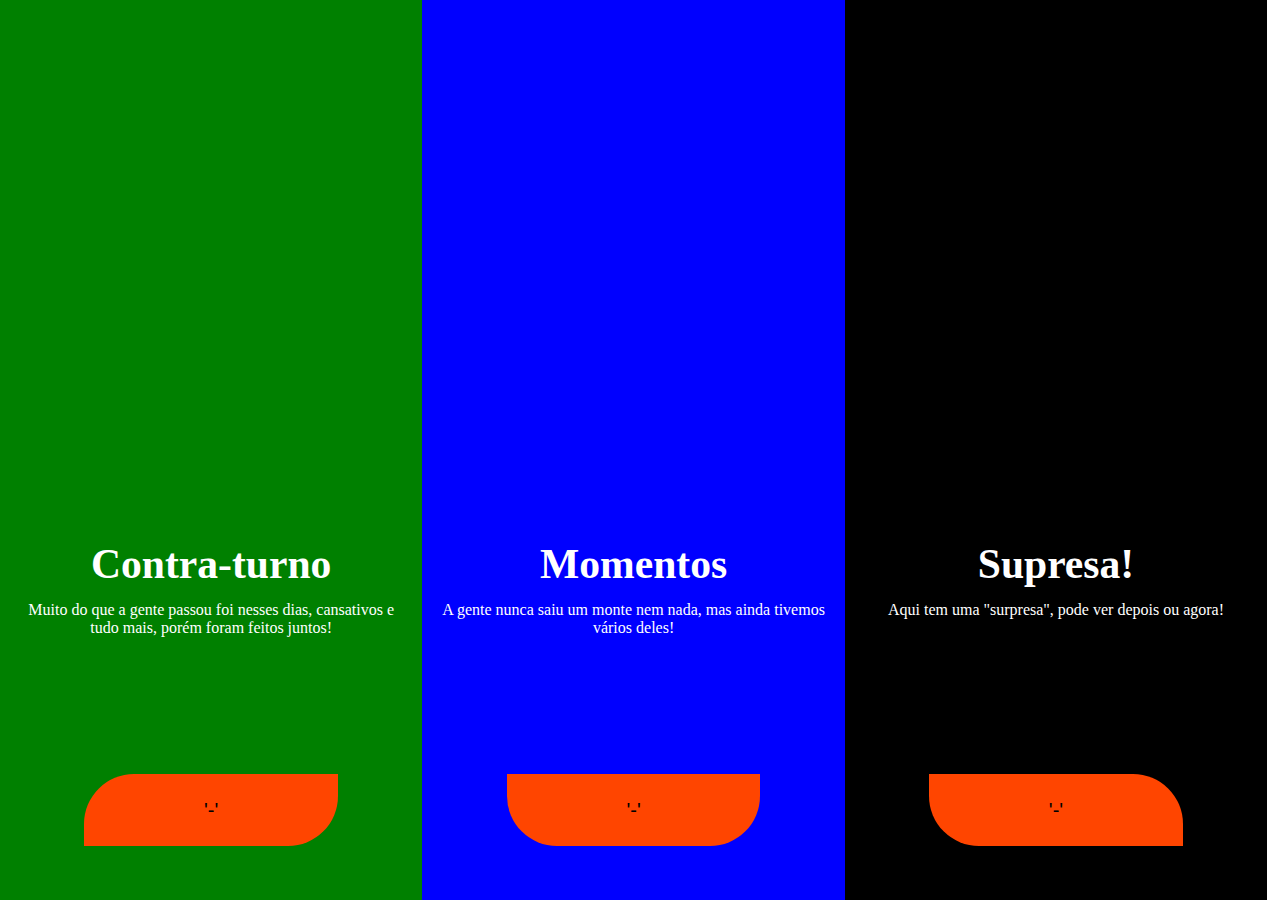
==== presente-julia/index.html @ 1bd91008 "Add files via upload" ====
<!DOCTYPE html>
<html lang="PT-BR">
<head>
    <meta charset="UTF-8">
    <meta name="viewport" content="width=device-width, initial-scale=1.0">
    <title>Centro</title>
    <link rel="stylesheet" href="visual/style.css">
</head>
<body>
    <section id="contra-turno">        
        <div class="imagem-cat">

        </div>
        <div class="txt-div">
            <h2>Contra-turno</h2>
            <p>Muito do que a gente passou foi nesses dias, cansativos e tudo mais, porém foram feitos juntos!</p>
        </div>
        <div class="button-div">
            <button id="but-um">'-'</button>
        </div>
    </section>
    <section id="momentos">        
        <div class="imagem-cat">
          
        </div>
        <div class="txt-div">
            <h2>Momentos</h2>
            <p>A gente nunca saiu um monte nem nada, mas ainda tivemos vários deles!</p>
        </div>
        <div class="button-div">
            <button id="but-dois">'-'</button>
        </div>
    </section>
    <section id="txt-sec">        
        <div class="imagem-cat">

        </div>
        <div class="txt-div">
            <h2>Supresa!</h2>
            <p>Aqui tem uma "surpresa", pode ver depois ou agora!</p>
        </div>
        <div class="button-div">
            <button id="but-tres">'-'</button>
        </div>
    </section>
</body>
</html>
---- presente-julia/visual/style.css ----
*{
    padding: 0%;
    margin: 0%;
}

html{
    height: 100%;
}

body{
    display: flex;
    flex-direction: row;
    height: 100%;
}   

#contra-turno{
    background-color: green;
    height: 100%;
    width: 33%;
}

#momentos{
    background-color: blue;
    height: 100%;
    width: 33%;
}

#txt-sec{
    background-color: black;
    height: 100%;
    width: 33%;
}

.imagem-cat{
    height: 60%;
}

h2{
    font-size: clamp(1em, 1em + 2vw, 5em);
}  

p{
    font-size: clamp(0.5em, 1em + 0.5vw, 1em);
    padding: 3%;
}

.txt-div{
    height: 20%;
    color: white;
    text-align: center;
}

.button-div{
    display: flex;
    justify-content: center;
    align-items: center;
    height: 20%;
}

button{
    height: 40%;
    width: 60%;
    color: black;
    font-size: 20px;
    background-color: orangered;
    border-style: none;
}


#but-um{
    border-radius: 50px 0 50px 0;
}

#but-dois{
    border-radius: 0px 0px 50px 50px;
}

#but-tres{
    border-radius: 0px 50px 0px 50px;
}
/*-------------------------------hover-----------------------------*/

@keyframes button{
    from{
        height: 40%;
        width: 60%;
        color: black;
        font-size: 20px;
        background-color: orangered;
        border-style: none;     
        transition: 1s;
    }
    to{
        background-color: blueviolet;
        color: white;
        height: 60%;
        width: 80%;
        font-size: 40px;
        transition: 1s;
    }
}

button{
    height: 40%;
    width: 60%;
    color: black;
    font-size: 20px;
    background-color: orangered;
    border-style: none;     
    transition: 1s;
}

button:hover{
    background-color: blueviolet;
    color: white;
    height: 60%;
    width: 80%;
    font-size: 40px;
    transition: 1s;
}

#but-um:hover{
    border-radius: 20px 50px 20px 50px;
    transition: 1s;
}

#but-dois:hover{
    border-radius: 60px 200px 20px 60px;
    transition: 1s;
}

#but-tres:hover{
    border-radius: 200px 60px 80px 12px;
    transition: 1s;
}

h2:hover{
    font-size: clamp(1em, 1em + 3vw, 5em);
    color: yellow;
    transition: 0.5s;
}
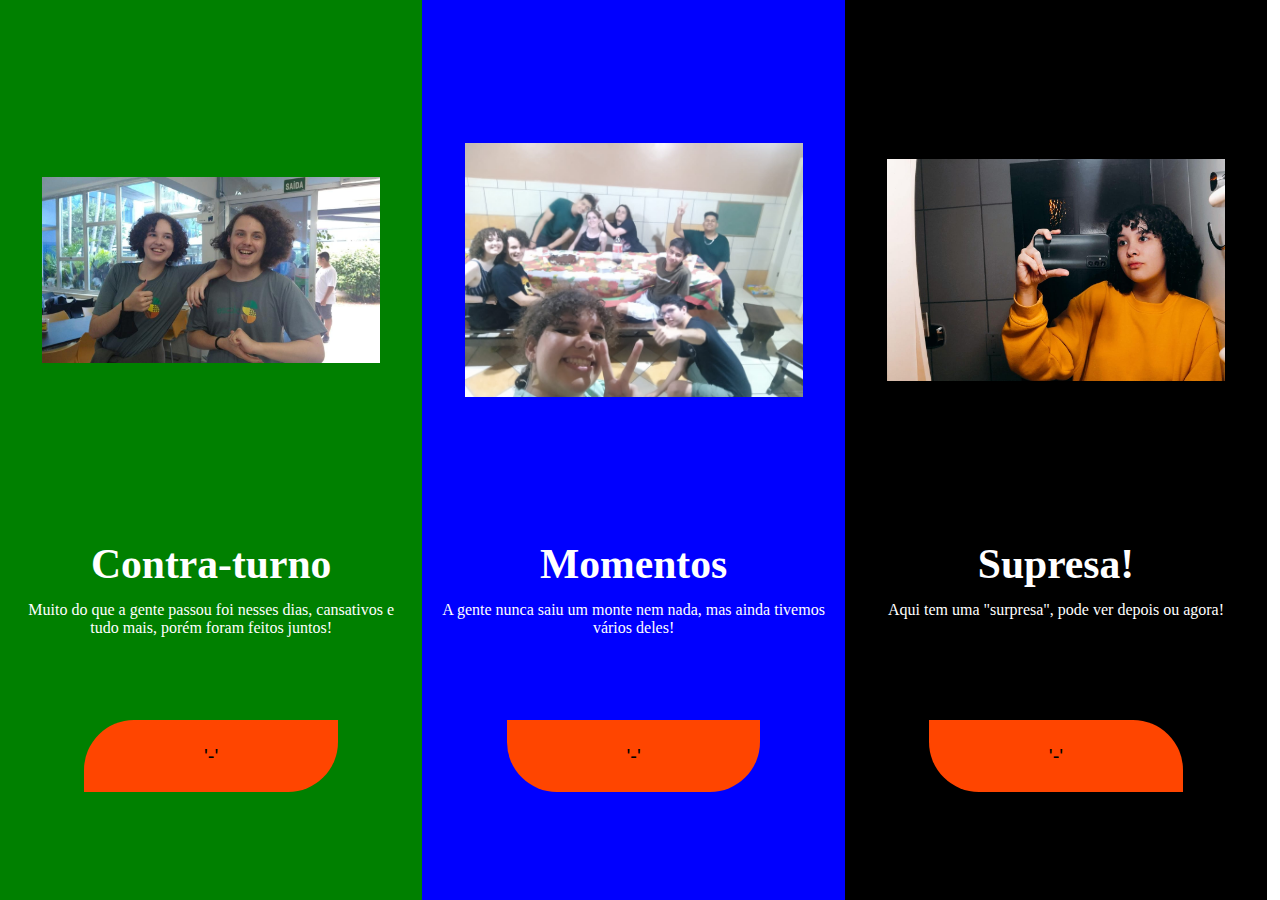
==== commit c1795638: "first touch, intro (finished), index (major content and css)" ====
--- a/presente-julia/index.html
+++ b/presente-julia/index.html
@@ -9,38 +9,38 @@
 <body>
     <section id="contra-turno">        
         <div class="imagem-cat">
-
+            <img src="visual/imagens/fotos/nos.jpeg" alt="" class="img-branco">
         </div>
         <div class="txt-div">
             <h2>Contra-turno</h2>
             <p>Muito do que a gente passou foi nesses dias, cansativos e tudo mais, porém foram feitos juntos!</p>
         </div>
         <div class="button-div">
-            <button id="but-um">'-'</button>
+            <a href=""><button id="but-um">'-'</button></a>
         </div>
     </section>
     <section id="momentos">        
         <div class="imagem-cat">
-          
+          <img src="visual/imagens/fotos/galere-total.jpeg" alt="" class="img-branco">
         </div>
         <div class="txt-div">
             <h2>Momentos</h2>
             <p>A gente nunca saiu um monte nem nada, mas ainda tivemos vários deles!</p>
         </div>
         <div class="button-div">
-            <button id="but-dois">'-'</button>
+            <a href="momentos.html"><button id="but-dois">'-'</button></a>
         </div>
     </section>
     <section id="txt-sec">        
         <div class="imagem-cat">
-
+            <img src="visual/imagens/fotos/foto-ela-chique-no-espelho.jpeg" alt="" class="img-branco"> 
         </div>
         <div class="txt-div">
             <h2>Supresa!</h2>
             <p>Aqui tem uma "surpresa", pode ver depois ou agora!</p>
         </div>
         <div class="button-div">
-            <button id="but-tres">'-'</button>
+            <a href="txt.html"><button id="but-tres">'-'</button></a>
         </div>
     </section>
 </body>
--- a/presente-julia/visual/style.css
+++ b/presente-julia/visual/style.css
@@ -33,11 +33,16 @@
 
 .imagem-cat{
     height: 60%;
+    display: flex;
+    justify-content: center;
+    align-items: center;
 }
 
 h2{
     font-size: clamp(1em, 1em + 2vw, 5em);
+    transition: 1s;
 }  
+
 
 p{
     font-size: clamp(0.5em, 1em + 0.5vw, 1em);
@@ -57,16 +62,6 @@
     height: 20%;
 }
 
-button{
-    height: 40%;
-    width: 60%;
-    color: black;
-    font-size: 20px;
-    background-color: orangered;
-    border-style: none;
-}
-
-
 #but-um{
     border-radius: 50px 0 50px 0;
 }
@@ -81,7 +76,7 @@
 /*-------------------------------hover-----------------------------*/
 
 @keyframes button{
-    from{
+    0%{
         height: 40%;
         width: 60%;
         color: black;
@@ -90,7 +85,7 @@
         border-style: none;     
         transition: 1s;
     }
-    to{
+    100%{
         background-color: blueviolet;
         color: white;
         height: 60%;
@@ -138,4 +133,37 @@
     font-size: clamp(1em, 1em + 3vw, 5em);
     color: yellow;
     transition: 0.5s;
+}
+
+#nos-img{
+    width: 80%;
+    transition: 2s;
+}
+
+#nos-img:hover{
+    width: 100%;
+    border-style: dotted;
+    transition: 2s;
+}
+
+
+
+.img-branco{
+    width: 80%;
+    transition: 2s;
+}
+
+
+
+.img-branco:hover{
+    width: 100%;
+    border-style: dotted;
+    transition: 2s;
+    border-color: white;
+}
+
+a{
+    text-align: center;
+    width: 100%;
+    height: 100%;
 }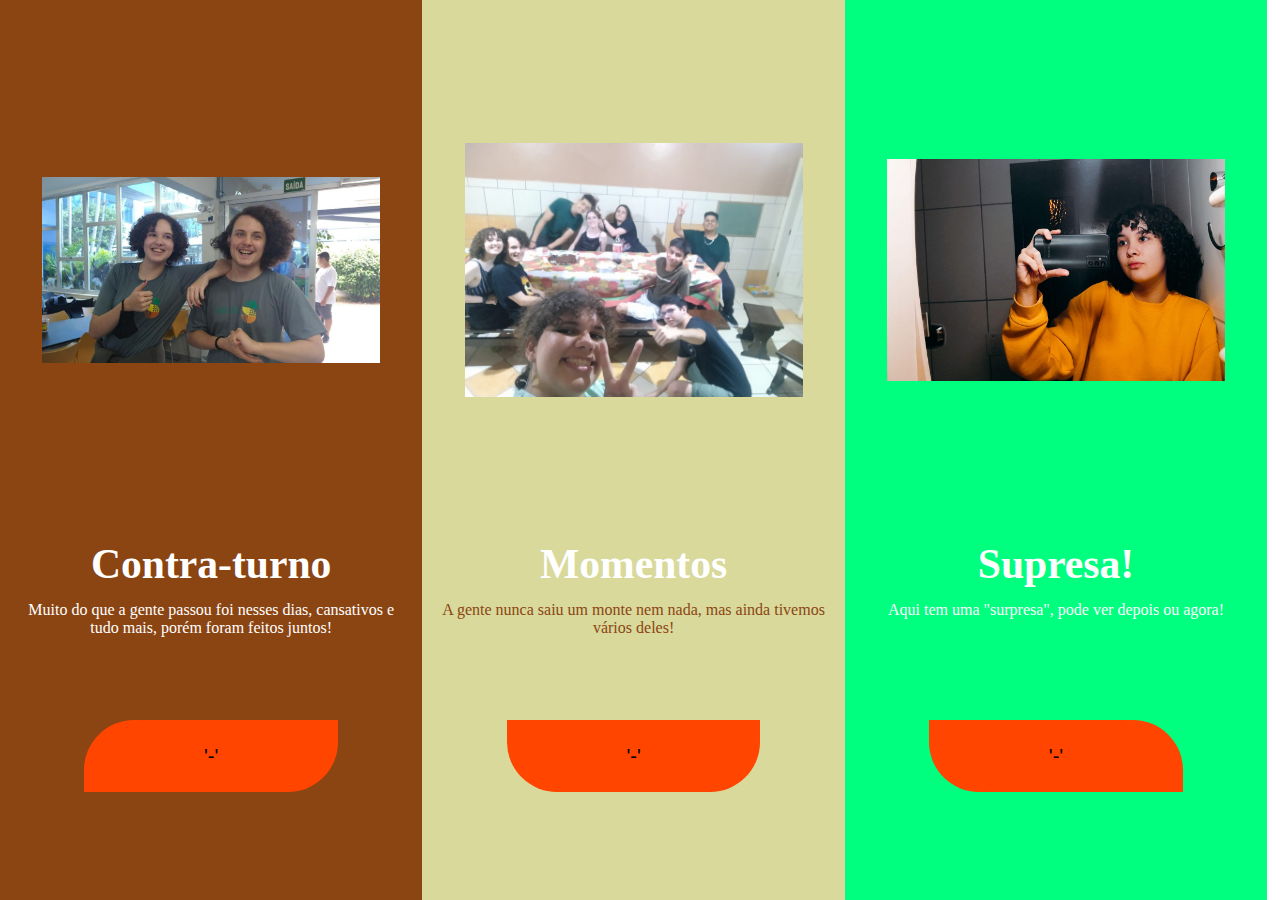
==== commit 0ea2bca0: "lev: base part "index" done" ====
--- a/presente-julia/index.html
+++ b/presente-julia/index.html
@@ -12,7 +12,7 @@
             <img src="visual/imagens/fotos/nos.jpeg" alt="" class="img-branco">
         </div>
         <div class="txt-div">
-            <h2>Contra-turno</h2>
+            <h2 id="contra-turno-txt">Contra-turno</h2>
             <p>Muito do que a gente passou foi nesses dias, cansativos e tudo mais, porém foram feitos juntos!</p>
         </div>
         <div class="button-div">
@@ -24,8 +24,8 @@
           <img src="visual/imagens/fotos/galere-total.jpeg" alt="" class="img-branco">
         </div>
         <div class="txt-div">
-            <h2>Momentos</h2>
-            <p>A gente nunca saiu um monte nem nada, mas ainda tivemos vários deles!</p>
+            <h2 id="momentos-txt">Momentos</h2>
+            <p id="dark-txt">A gente nunca saiu um monte nem nada, mas ainda tivemos vários deles!</p>
         </div>
         <div class="button-div">
             <a href="momentos.html"><button id="but-dois">'-'</button></a>
@@ -36,7 +36,7 @@
             <img src="visual/imagens/fotos/foto-ela-chique-no-espelho.jpeg" alt="" class="img-branco"> 
         </div>
         <div class="txt-div">
-            <h2>Supresa!</h2>
+            <h2 id="surpresa-txt">Supresa!</h2>
             <p>Aqui tem uma "surpresa", pode ver depois ou agora!</p>
         </div>
         <div class="button-div">
--- a/presente-julia/visual/style.css
+++ b/presente-julia/visual/style.css
@@ -14,19 +14,21 @@
 }   
 
 #contra-turno{
-    background-color: green;
+    background-color: saddlebrown;
     height: 100%;
     width: 33%;
 }
 
+/*springgreen, sienna, beige */
+
 #momentos{
-    background-color: blue;
+    background-color: #d9d99b;
     height: 100%;
     width: 33%;
 }
 
 #txt-sec{
-    background-color: black;
+    background-color: springgreen;
     height: 100%;
     width: 33%;
 }
@@ -129,9 +131,20 @@
     transition: 1s;
 }
 
-h2:hover{
+#contra-turno-txt:hover{
     font-size: clamp(1em, 1em + 3vw, 5em);
-    color: yellow;
+    color: lightgreen;
+    transition: 0.5s;
+}
+
+#momentos-txt:hover{    
+    font-size: clamp(1em, 1em + 3vw, 5em);
+    color: saddlebrown;
+    transition: 0.5s;}
+
+#surpresa-txt:hover{
+    font-size: clamp(1em, 1em + 3vw, 5em);
+    color: violet;
     transition: 0.5s;
 }
 
@@ -143,10 +156,13 @@
 #nos-img:hover{
     width: 100%;
     border-style: dotted;
+    border-color: lightgreen;
     transition: 2s;
 }
 
-
+#dark-txt{
+    color: saddlebrown;
+}
 
 .img-branco{
     width: 80%;
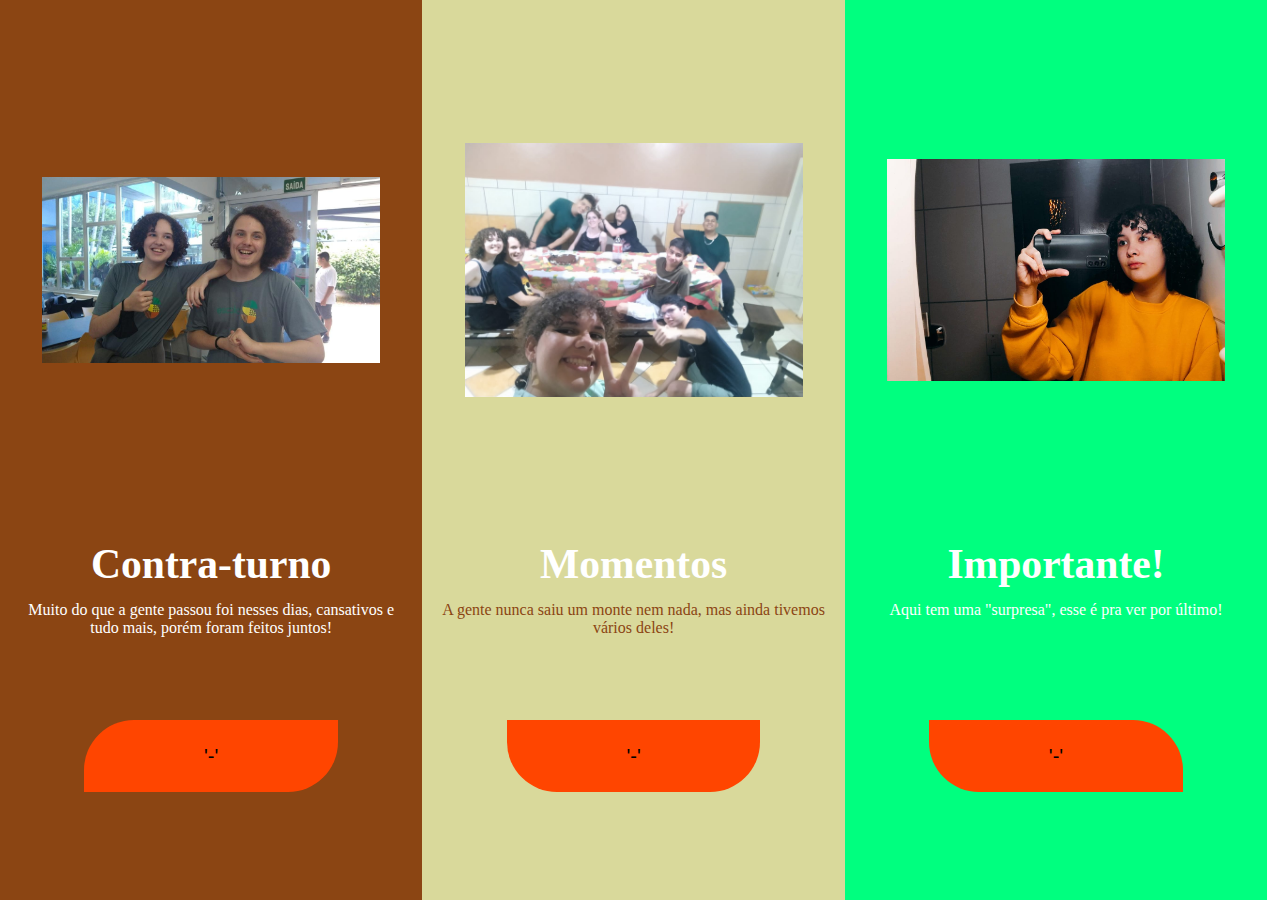
==== commit 74401413: "Lev: Final Commits" ====
--- a/presente-julia/index.html
+++ b/presente-julia/index.html
@@ -16,7 +16,7 @@
             <p>Muito do que a gente passou foi nesses dias, cansativos e tudo mais, porém foram feitos juntos!</p>
         </div>
         <div class="button-div">
-            <a href=""><button id="but-um">'-'</button></a>
+            <a href="contraturno.html"><button id="but-um">'-'</button></a>
         </div>
     </section>
     <section id="momentos">        
@@ -36,8 +36,8 @@
             <img src="visual/imagens/fotos/foto-ela-chique-no-espelho.jpeg" alt="" class="img-branco"> 
         </div>
         <div class="txt-div">
-            <h2 id="surpresa-txt">Supresa!</h2>
-            <p>Aqui tem uma "surpresa", pode ver depois ou agora!</p>
+            <h2 id="surpresa-txt">Importante!</h2>
+            <p>Aqui tem uma "surpresa", esse é pra ver por último!</p>
         </div>
         <div class="button-div">
             <a href="txt.html"><button id="but-tres">'-'</button></a>
--- a/presente-julia/visual/style.css
+++ b/presente-julia/visual/style.css
@@ -133,7 +133,7 @@
 
 #contra-turno-txt:hover{
     font-size: clamp(1em, 1em + 3vw, 5em);
-    color: lightgreen;
+    color: aquamarine;
     transition: 0.5s;
 }
 
@@ -144,7 +144,7 @@
 
 #surpresa-txt:hover{
     font-size: clamp(1em, 1em + 3vw, 5em);
-    color: violet;
+    color: indigo;
     transition: 0.5s;
 }
 
@@ -169,8 +169,6 @@
     transition: 2s;
 }
 
-
-
 .img-branco:hover{
     width: 100%;
     border-style: dotted;
